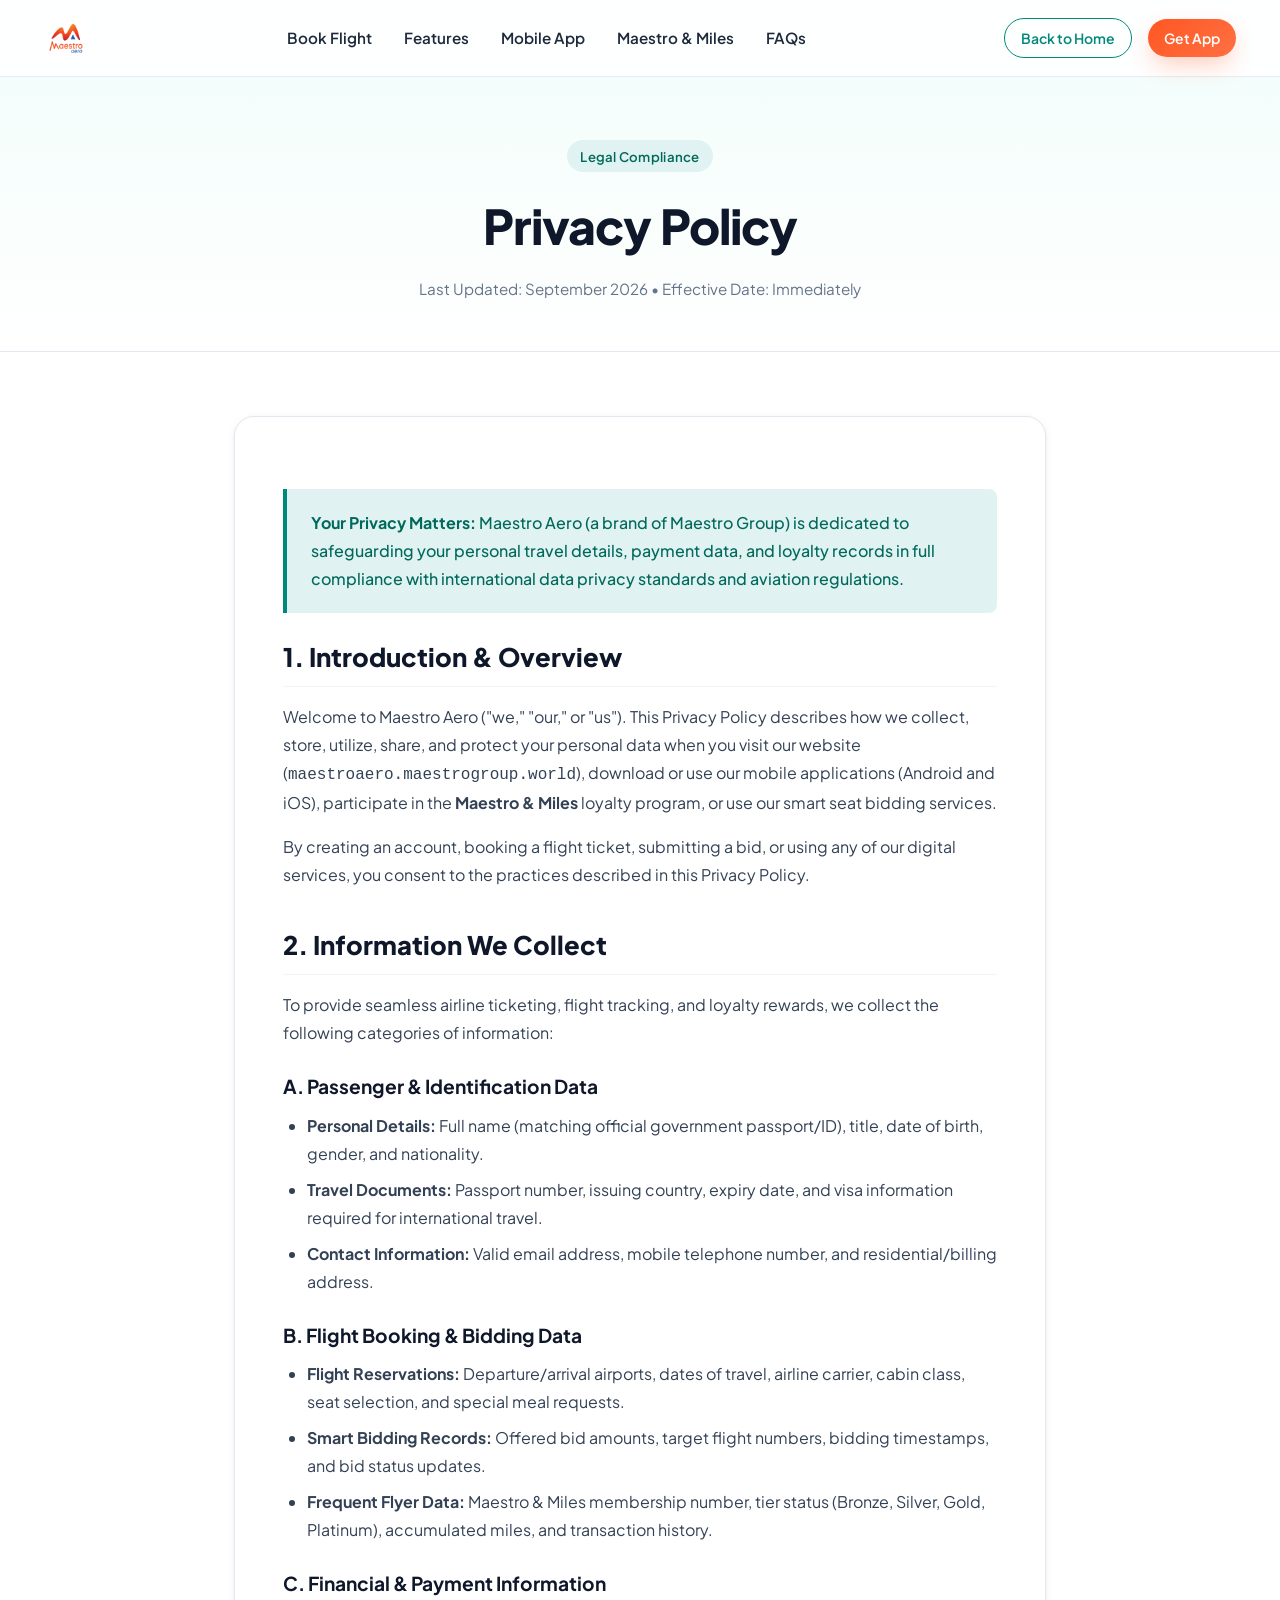
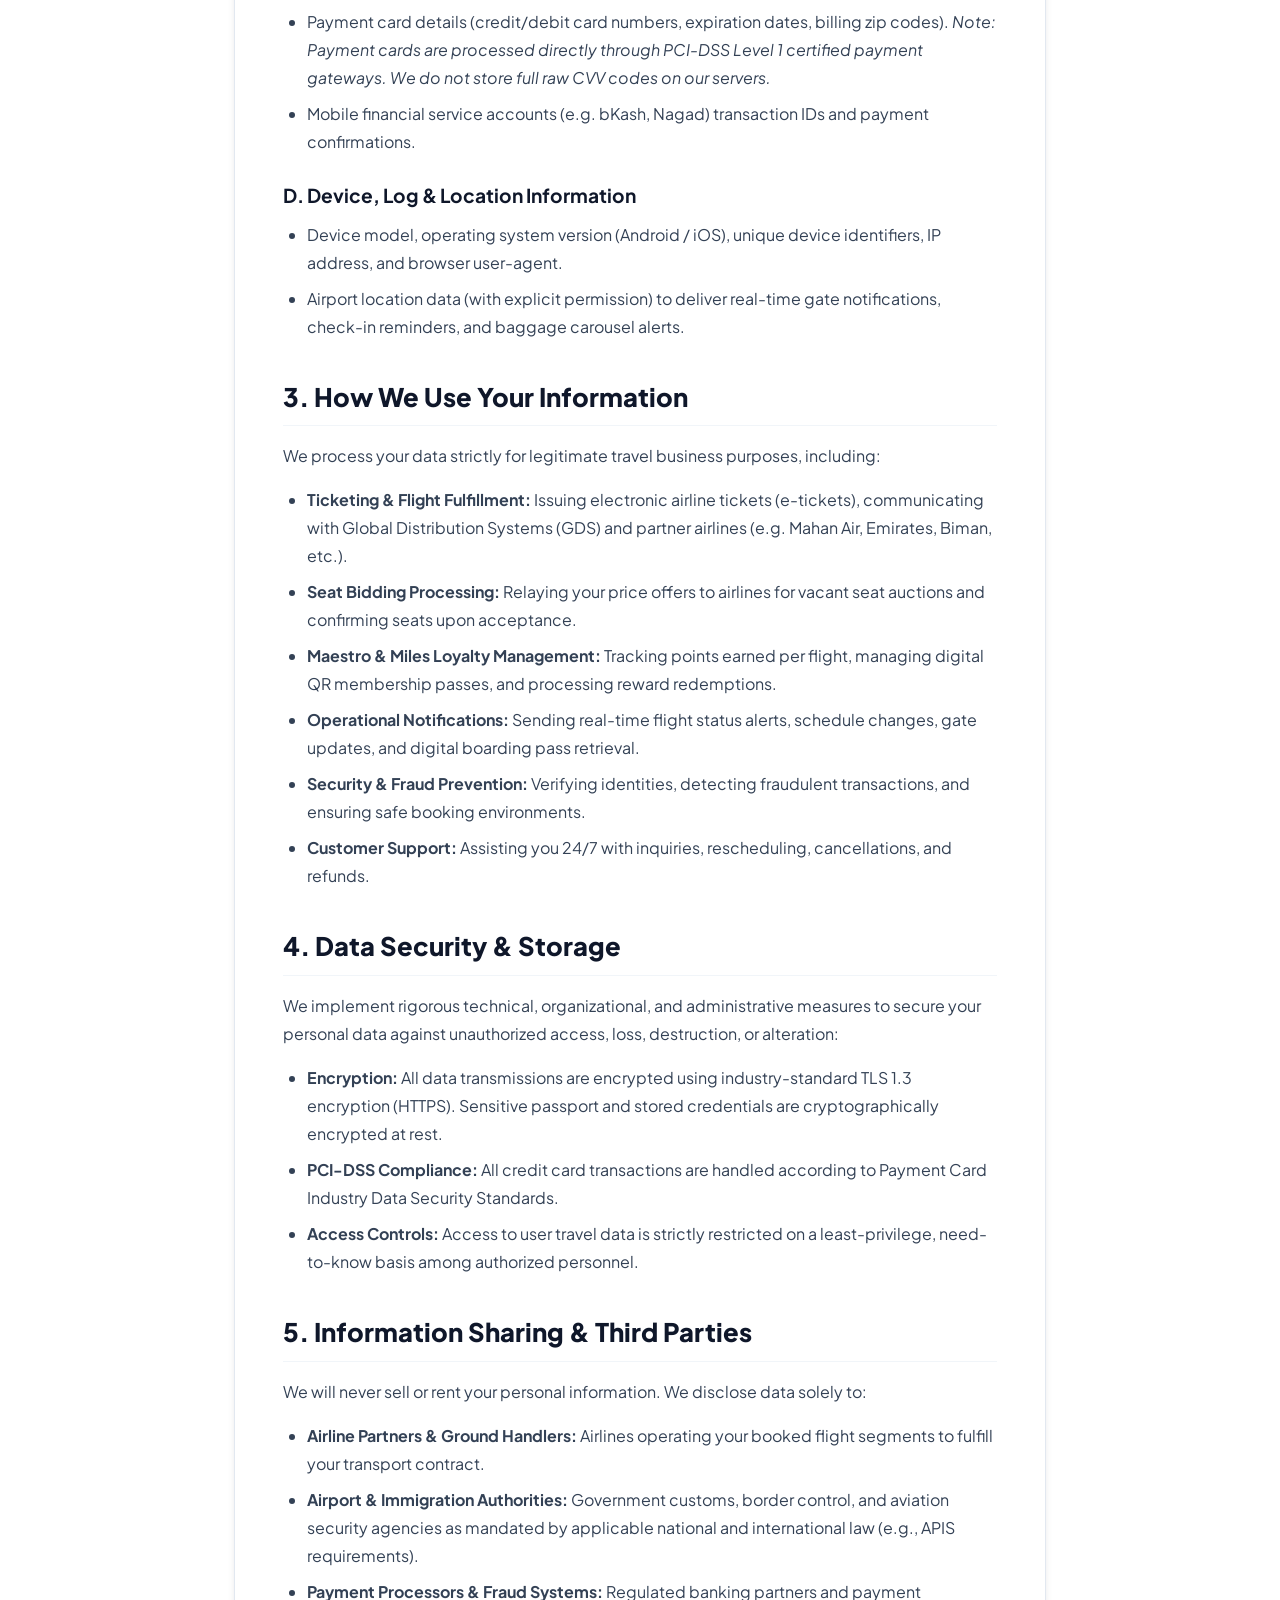
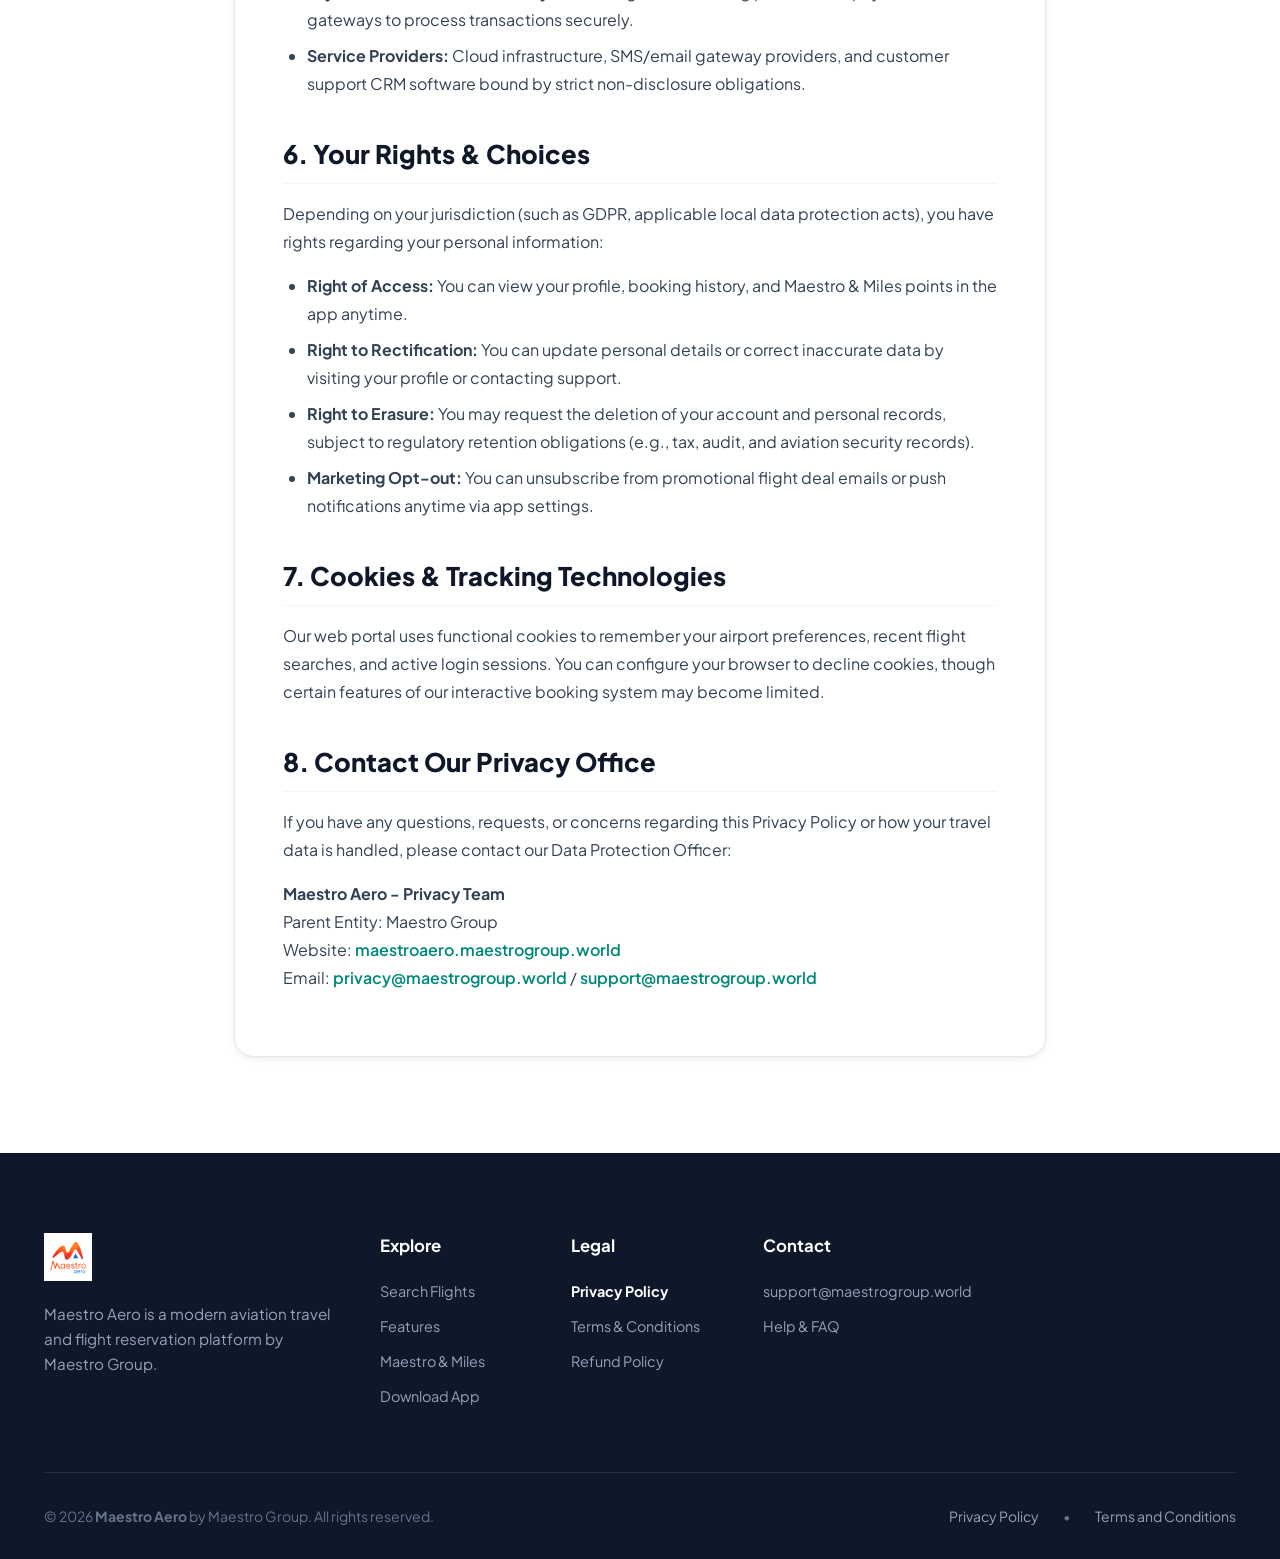
==== privacy.html @ 2c97f5b4 "feat: initial commit for Maestro Aero landing page, privacy policy, and terms and conditions" ====
<!DOCTYPE html>
<html lang="en">
<head>
  <meta charset="UTF-8">
  <meta name="viewport" content="width=device-width, initial-scale=1.0">
  <title>Privacy Policy - Maestro Aero</title>
  <meta name="description" content="Privacy Policy for Maestro Aero. Learn how we collect, protect, and handle your travel booking and loyalty data.">
  <link rel="icon" type="image/png" href="assets/images/logo.png">
  
  <!-- Google Fonts: Plus Jakarta Sans -->
  <link rel="preconnect" href="https://fonts.googleapis.com">
  <link rel="preconnect" href="https://fonts.gstatic.com" crossorigin>
  <link href="https://fonts.googleapis.com/css2?family=Plus+Jakarta+Sans:wght@400;500;600;700;800&display=swap" rel="stylesheet">
  
  <link rel="stylesheet" href="assets/css/style.css">
</head>
<body>

  <!-- Navigation Bar -->
  <header class="navbar" id="navbar">
    <div class="container nav-container">
      <a href="index.html" class="brand-logo" aria-label="Maestro Aero Home">
        <img src="assets/images/logo.png" alt="Maestro Aero Logo" width="160" height="44">
      </a>

      <nav class="nav-menu" aria-label="Primary Navigation">
        <a href="index.html#search" class="nav-link">Book Flight</a>
        <a href="index.html#features" class="nav-link">Features</a>
        <a href="index.html#app-preview" class="nav-link">Mobile App</a>
        <a href="index.html#loyalty" class="nav-link">Maestro & Miles</a>
        <a href="index.html#faq" class="nav-link">FAQs</a>
      </nav>

      <div class="nav-actions">
        <a href="index.html" class="btn btn-outline btn-sm">Back to Home</a>
        <a href="index.html#download" class="btn btn-accent btn-sm">Get App</a>
      </div>

      <button class="menu-toggle" aria-label="Toggle navigation menu" aria-expanded="false">
        <svg width="24" height="24" viewBox="0 0 24 24" fill="none" stroke="currentColor" stroke-width="2">
          <line x1="3" y1="12" x2="21" y2="12"></line>
          <line x1="3" y1="6" x2="21" y2="6"></line>
          <line x1="3" y1="18" x2="21" y2="18"></line>
        </svg>
      </button>
    </div>
  </header>

  <!-- Mobile Drawer Menu -->
  <div class="mobile-nav" id="mobileNav">
    <a href="index.html#search" class="nav-link">Book Flight</a>
    <a href="index.html#features" class="nav-link">Features</a>
    <a href="index.html#app-preview" class="nav-link">Mobile App</a>
    <a href="index.html#loyalty" class="nav-link">Maestro & Miles</a>
    <a href="index.html#faq" class="nav-link">FAQs</a>
    <div class="nav-actions">
      <a href="index.html" class="btn btn-outline" style="text-align: center;">Back to Home</a>
      <a href="index.html#download" class="btn btn-accent" style="text-align: center;">Download App</a>
    </div>
  </div>

  <!-- Header Banner -->
  <section class="legal-header">
    <div class="container">
      <span class="badge badge-teal" style="margin-bottom: 1rem;">Legal Compliance</span>
      <h1>Privacy Policy</h1>
      <p class="meta-info">Last Updated: September 2026 • Effective Date: Immediately</p>
    </div>
  </section>

  <!-- Legal Content -->
  <section class="legal-content-wrap">
    <div class="container legal-container">
      <div class="legal-card">
        <div class="alert-box">
          <p>
            <strong>Your Privacy Matters:</strong> Maestro Aero (a brand of Maestro Group) is dedicated to safeguarding your personal travel details, payment data, and loyalty records in full compliance with international data privacy standards and aviation regulations.
          </p>
        </div>

        <h2>1. Introduction & Overview</h2>
        <p>
          Welcome to Maestro Aero ("we," "our," or "us"). This Privacy Policy describes how we collect, store, utilize, share, and protect your personal data when you visit our website (<code>maestroaero.maestrogroup.world</code>), download or use our mobile applications (Android and iOS), participate in the <strong>Maestro & Miles</strong> loyalty program, or use our smart seat bidding services.
        </p>
        <p>
          By creating an account, booking a flight ticket, submitting a bid, or using any of our digital services, you consent to the practices described in this Privacy Policy.
        </p>

        <h2>2. Information We Collect</h2>
        <p>To provide seamless airline ticketing, flight tracking, and loyalty rewards, we collect the following categories of information:</p>

        <h3>A. Passenger & Identification Data</h3>
        <ul>
          <li><strong>Personal Details:</strong> Full name (matching official government passport/ID), title, date of birth, gender, and nationality.</li>
          <li><strong>Travel Documents:</strong> Passport number, issuing country, expiry date, and visa information required for international travel.</li>
          <li><strong>Contact Information:</strong> Valid email address, mobile telephone number, and residential/billing address.</li>
        </ul>

        <h3>B. Flight Booking & Bidding Data</h3>
        <ul>
          <li><strong>Flight Reservations:</strong> Departure/arrival airports, dates of travel, airline carrier, cabin class, seat selection, and special meal requests.</li>
          <li><strong>Smart Bidding Records:</strong> Offered bid amounts, target flight numbers, bidding timestamps, and bid status updates.</li>
          <li><strong>Frequent Flyer Data:</strong> Maestro & Miles membership number, tier status (Bronze, Silver, Gold, Platinum), accumulated miles, and transaction history.</li>
        </ul>

        <h3>C. Financial & Payment Information</h3>
        <ul>
          <li>Payment card details (credit/debit card numbers, expiration dates, billing zip codes). <em>Note: Payment cards are processed directly through PCI-DSS Level 1 certified payment gateways. We do not store full raw CVV codes on our servers.</em></li>
          <li>Mobile financial service accounts (e.g. bKash, Nagad) transaction IDs and payment confirmations.</li>
        </ul>

        <h3>D. Device, Log & Location Information</h3>
        <ul>
          <li>Device model, operating system version (Android / iOS), unique device identifiers, IP address, and browser user-agent.</li>
          <li>Airport location data (with explicit permission) to deliver real-time gate notifications, check-in reminders, and baggage carousel alerts.</li>
        </ul>

        <h2>3. How We Use Your Information</h2>
        <p>We process your data strictly for legitimate travel business purposes, including:</p>
        <ul>
          <li><strong>Ticketing & Flight Fulfillment:</strong> Issuing electronic airline tickets (e-tickets), communicating with Global Distribution Systems (GDS) and partner airlines (e.g. Mahan Air, Emirates, Biman, etc.).</li>
          <li><strong>Seat Bidding Processing:</strong> Relaying your price offers to airlines for vacant seat auctions and confirming seats upon acceptance.</li>
          <li><strong>Maestro & Miles Loyalty Management:</strong> Tracking points earned per flight, managing digital QR membership passes, and processing reward redemptions.</li>
          <li><strong>Operational Notifications:</strong> Sending real-time flight status alerts, schedule changes, gate updates, and digital boarding pass retrieval.</li>
          <li><strong>Security & Fraud Prevention:</strong> Verifying identities, detecting fraudulent transactions, and ensuring safe booking environments.</li>
          <li><strong>Customer Support:</strong> Assisting you 24/7 with inquiries, rescheduling, cancellations, and refunds.</li>
        </ul>

        <h2 id="security">4. Data Security & Storage</h2>
        <p>
          We implement rigorous technical, organizational, and administrative measures to secure your personal data against unauthorized access, loss, destruction, or alteration:
        </p>
        <ul>
          <li><strong>Encryption:</strong> All data transmissions are encrypted using industry-standard TLS 1.3 encryption (HTTPS). Sensitive passport and stored credentials are cryptographically encrypted at rest.</li>
          <li><strong>PCI-DSS Compliance:</strong> All credit card transactions are handled according to Payment Card Industry Data Security Standards.</li>
          <li><strong>Access Controls:</strong> Access to user travel data is strictly restricted on a least-privilege, need-to-know basis among authorized personnel.</li>
        </ul>

        <h2>5. Information Sharing & Third Parties</h2>
        <p>We will never sell or rent your personal information. We disclose data solely to:</p>
        <ul>
          <li><strong>Airline Partners & Ground Handlers:</strong> Airlines operating your booked flight segments to fulfill your transport contract.</li>
          <li><strong>Airport & Immigration Authorities:</strong> Government customs, border control, and aviation security agencies as mandated by applicable national and international law (e.g., APIS requirements).</li>
          <li><strong>Payment Processors & Fraud Systems:</strong> Regulated banking partners and payment gateways to process transactions securely.</li>
          <li><strong>Service Providers:</strong> Cloud infrastructure, SMS/email gateway providers, and customer support CRM software bound by strict non-disclosure obligations.</li>
        </ul>

        <h2>6. Your Rights & Choices</h2>
        <p>Depending on your jurisdiction (such as GDPR, applicable local data protection acts), you have rights regarding your personal information:</p>
        <ul>
          <li><strong>Right of Access:</strong> You can view your profile, booking history, and Maestro & Miles points in the app anytime.</li>
          <li><strong>Right to Rectification:</strong> You can update personal details or correct inaccurate data by visiting your profile or contacting support.</li>
          <li><strong>Right to Erasure:</strong> You may request the deletion of your account and personal records, subject to regulatory retention obligations (e.g., tax, audit, and aviation security records).</li>
          <li><strong>Marketing Opt-out:</strong> You can unsubscribe from promotional flight deal emails or push notifications anytime via app settings.</li>
        </ul>

        <h2>7. Cookies & Tracking Technologies</h2>
        <p>
          Our web portal uses functional cookies to remember your airport preferences, recent flight searches, and active login sessions. You can configure your browser to decline cookies, though certain features of our interactive booking system may become limited.
        </p>

        <h2>8. Contact Our Privacy Office</h2>
        <p>If you have any questions, requests, or concerns regarding this Privacy Policy or how your travel data is handled, please contact our Data Protection Officer:</p>
        <p>
          <strong>Maestro Aero - Privacy Team</strong><br>
          Parent Entity: Maestro Group<br>
          Website: <a href="https://maestroaero.maestrogroup.world" style="color: var(--color-primary); font-weight: 600;">maestroaero.maestrogroup.world</a><br>
          Email: <a href="mailto:privacy@maestrogroup.world" style="color: var(--color-primary); font-weight: 600;">privacy@maestrogroup.world</a> / <a href="mailto:support@maestrogroup.world" style="color: var(--color-primary); font-weight: 600;">support@maestrogroup.world</a>
        </p>
      </div>
    </div>
  </section>

  <!-- Footer -->
  <footer class="footer">
    <div class="container">
      <div class="footer-top">
        <div class="footer-col footer-brand">
          <a href="index.html" class="brand-logo">
            <img src="assets/images/logo.png" alt="Maestro Aero Logo">
          </a>
          <p>Maestro Aero is a modern aviation travel and flight reservation platform by Maestro Group.</p>
        </div>

        <div class="footer-col">
          <h4>Explore</h4>
          <div class="footer-links">
            <a href="index.html#search">Search Flights</a>
            <a href="index.html#features">Features</a>
            <a href="index.html#loyalty">Maestro & Miles</a>
            <a href="index.html#download">Download App</a>
          </div>
        </div>

        <div class="footer-col">
          <h4>Legal</h4>
          <div class="footer-links">
            <a href="privacy.html" style="color: #ffffff; font-weight: 700;">Privacy Policy</a>
            <a href="terms.html">Terms & Conditions</a>
            <a href="terms.html#refunds">Refund Policy</a>
          </div>
        </div>

        <div class="footer-col">
          <h4>Contact</h4>
          <div class="footer-links">
            <a href="mailto:support@maestrogroup.world">support@maestrogroup.world</a>
            <a href="index.html#faq">Help & FAQ</a>
          </div>
        </div>
      </div>

      <div class="footer-bottom">
        <div>
          © 2026 <strong>Maestro Aero</strong> by Maestro Group. All rights reserved.
        </div>
        <div class="footer-legal-links">
          <a href="privacy.html">Privacy Policy</a>
          <span>•</span>
          <a href="terms.html">Terms and Conditions</a>
        </div>
      </div>
    </div>
  </footer>

  <script src="assets/js/main.js"></script>
</body>
</html>
---- assets/css/style.css ----
/* ==========================================================================
   Maestro Aero - Official Brand Stylesheet
   Modern Aviation Travel Platform
   Built with pure Vanilla CSS
   ========================================================================== */

/* --------------------------------------------------------------------------
   1. Design System & CSS Variables
   -------------------------------------------------------------------------- */
:root {
  /* Brand Colors from App UI */
  --color-primary: #00897b;           /* Aviation Teal */
  --color-primary-dark: #00695c;      /* Deep Teal */
  --color-primary-light: #26a69a;     /* Bright Teal */
  --color-primary-soft: #e0f2f1;      /* Pale Mint/Teal Tint */
  --color-primary-rgb: 0, 137, 123;
  
  --color-accent: #ff5722;            /* Coral Orange */
  --color-accent-hover: #e64a19;      /* Deep Orange */
  --color-accent-soft: #fbe9e7;       /* Soft Peach Tint */
  --color-accent-rgb: 255, 87, 34;

  --color-sky-blue: #0284c7;          /* Logo "aero" Sky Blue */
  --color-sky-light: #e0f2fe;

  /* Neutrals & Dark Tones */
  --color-dark: #0f172a;              /* Slate Navy / Near Black */
  --color-dark-surface: #1e293b;
  --color-text-main: #1e293b;
  --color-text-muted: #64748b;
  --color-text-light: #94a3b8;
  --color-bg-light: #f8fafc;
  --color-bg-white: #ffffff;
  --color-border: #e2e8f0;
  --color-border-light: #f1f5f9;

  /* Elevation Shadows */
  --shadow-xs: 0 1px 2px 0 rgba(15, 23, 42, 0.05);
  --shadow-sm: 0 2px 8px -1px rgba(15, 23, 42, 0.08), 0 1px 4px -1px rgba(15, 23, 42, 0.04);
  --shadow-md: 0 8px 24px -4px rgba(15, 23, 42, 0.08), 0 4px 12px -2px rgba(15, 23, 42, 0.04);
  --shadow-lg: 0 20px 35px -8px rgba(15, 23, 42, 0.12), 0 8px 16px -4px rgba(15, 23, 42, 0.06);
  --shadow-teal: 0 10px 25px -5px rgba(0, 137, 123, 0.35);
  --shadow-orange: 0 10px 25px -5px rgba(255, 87, 34, 0.35);

  /* Border Radii */
  --radius-sm: 8px;
  --radius-md: 14px;
  --radius-lg: 20px;
  --radius-xl: 28px;
  --radius-full: 9999px;

  /* Typography */
  --font-sans: 'Plus Jakarta Sans', system-ui, -apple-system, BlinkMacSystemFont, 'Segoe UI', Roboto, sans-serif;
  --transition-fast: 0.2s ease;
  --transition-base: 0.3s cubic-bezier(0.16, 1, 0.3, 1);
  --container-max: 1240px;
}

/* --------------------------------------------------------------------------
   2. Reset & Global Styles
   -------------------------------------------------------------------------- */
*, *::before, *::after {
  box-sizing: border-box;
  margin: 0;
  padding: 0;
}

html {
  scroll-behavior: smooth;
  font-size: 16px;
  -webkit-text-size-adjust: 100%;
}

body {
  font-family: var(--font-sans);
  color: var(--text-main, #1e293b);
  background-color: #fdfdfd;
  line-height: 1.6;
  overflow-x: hidden;
  -webkit-font-smoothing: antialiased;
  -moz-osx-font-smoothing: grayscale;
}

img, svg {
  display: block;
  max-width: 100%;
  height: auto;
}

a {
  color: inherit;
  text-decoration: none;
  transition: color var(--transition-fast);
}

button, input, select, textarea {
  font-family: inherit;
  font-size: inherit;
  outline: none;
  border: none;
}

button {
  cursor: pointer;
}

ul, ol {
  list-style: none;
}

.container {
  width: 100%;
  max-width: var(--container-max);
  margin-left: auto;
  margin-right: auto;
  padding-left: 1.5rem;
  padding-right: 1.5rem;
}

/* --------------------------------------------------------------------------
   3. Buttons & Component Utilities
   -------------------------------------------------------------------------- */
.btn {
  display: inline-flex;
  align-items: center;
  justify-content: center;
  gap: 0.5rem;
  font-weight: 600;
  padding: 0.75rem 1.5rem;
  border-radius: var(--radius-full);
  transition: all var(--transition-base);
  text-align: center;
  white-space: nowrap;
  user-select: none;
}

.btn-sm {
  padding: 0.5rem 1rem;
  font-size: 0.875rem;
}

.btn-lg {
  padding: 0.95rem 2rem;
  font-size: 1.05rem;
}

.btn-primary {
  background-color: var(--color-primary);
  color: #ffffff;
  box-shadow: var(--shadow-teal);
}

.btn-primary:hover {
  background-color: var(--color-primary-dark);
  transform: translateY(-2px);
  box-shadow: 0 12px 28px -4px rgba(0, 137, 123, 0.45);
  color: #ffffff;
}

.btn-accent {
  background: linear-gradient(135deg, var(--color-accent) 0%, #ff7043 100%);
  color: #ffffff;
  box-shadow: var(--shadow-orange);
}

.btn-accent:hover {
  background: linear-gradient(135deg, var(--color-accent-hover) 0%, #ff5722 100%);
  transform: translateY(-2px);
  box-shadow: 0 12px 28px -4px rgba(255, 87, 34, 0.45);
  color: #ffffff;
}

.btn-outline {
  background: transparent;
  color: var(--color-primary);
  border: 1.5px solid var(--color-primary);
}

.btn-outline:hover {
  background: var(--color-primary-soft);
  color: var(--color-primary-dark);
}

.btn-outline-white {
  background: rgba(255, 255, 255, 0.15);
  color: #ffffff;
  border: 1.5px solid rgba(255, 255, 255, 0.4);
  backdrop-filter: blur(8px);
}

.btn-outline-white:hover {
  background: #ffffff;
  color: var(--color-dark);
  border-color: #ffffff;
}

.btn-white {
  background: #ffffff;
  color: var(--color-dark);
  box-shadow: var(--shadow-md);
}

.btn-white:hover {
  background: #f8fafc;
  color: var(--color-primary);
  transform: translateY(-2px);
}

/* Badge pills */
.badge {
  display: inline-flex;
  align-items: center;
  gap: 0.4rem;
  padding: 0.35rem 0.85rem;
  border-radius: var(--radius-full);
  font-size: 0.825rem;
  font-weight: 600;
  letter-spacing: 0.02em;
}

.badge-teal {
  background: var(--color-primary-soft);
  color: var(--color-primary-dark);
}

.badge-orange {
  background: var(--color-accent-soft);
  color: var(--color-accent-hover);
}

.badge-outline {
  border: 1px solid currentColor;
}

/* Section Header Shared */
.section-header {
  text-align: center;
  max-width: 680px;
  margin: 0 auto 3.5rem;
}

.section-header .section-tag {
  display: inline-block;
  margin-bottom: 0.75rem;
  font-size: 0.85rem;
  font-weight: 700;
  text-transform: uppercase;
  letter-spacing: 0.08em;
  color: var(--color-primary);
  background: var(--color-primary-soft);
  padding: 0.35rem 1rem;
  border-radius: var(--radius-full);
}

.section-header h2 {
  font-size: clamp(2rem, 3.5vw, 2.75rem);
  font-weight: 800;
  color: var(--color-dark);
  line-height: 1.2;
  margin-bottom: 1rem;
  letter-spacing: -0.02em;
}

.section-header p {
  font-size: 1.1rem;
  color: var(--color-text-muted);
  line-height: 1.6;
}

/* --------------------------------------------------------------------------
   4. Navigation Bar
   -------------------------------------------------------------------------- */
.navbar {
  position: fixed;
  top: 0;
  left: 0;
  right: 0;
  z-index: 1000;
  background: rgba(255, 255, 255, 0.9);
  backdrop-filter: blur(14px);
  -webkit-backdrop-filter: blur(14px);
  border-bottom: 1px solid rgba(226, 232, 240, 0.8);
  transition: all var(--transition-fast);
}

.navbar.scrolled {
  background: rgba(255, 255, 255, 0.98);
  box-shadow: 0 4px 20px -2px rgba(15, 23, 42, 0.08);
}

.nav-container {
  display: flex;
  align-items: center;
  justify-content: space-between;
  height: 76px;
}

.brand-logo {
  display: flex;
  align-items: center;
  gap: 0.75rem;
}

.brand-logo img {
  height: 44px;
  width: auto;
  object-fit: contain;
  transition: transform var(--transition-fast);
}

.brand-logo:hover img {
  transform: scale(1.05);
}

.nav-menu {
  display: flex;
  align-items: center;
  gap: 2rem;
}

.nav-link {
  font-weight: 600;
  font-size: 0.95rem;
  color: var(--color-text-main);
  position: relative;
  padding: 0.4rem 0;
}

.nav-link::after {
  content: '';
  position: absolute;
  bottom: 0;
  left: 0;
  width: 0;
  height: 2px;
  background: var(--color-accent);
  transition: width var(--transition-fast);
  border-radius: 2px;
}

.nav-link:hover {
  color: var(--color-primary);
}

.nav-link:hover::after {
  width: 100%;
}

.nav-actions {
  display: flex;
  align-items: center;
  gap: 1rem;
}

.menu-toggle {
  display: none;
  background: transparent;
  width: 42px;
  height: 42px;
  border-radius: var(--radius-sm);
  border: 1px solid var(--color-border);
  color: var(--color-dark);
  align-items: center;
  justify-content: center;
  cursor: pointer;
}

/* Mobile Nav Drawer */
.mobile-nav {
  position: fixed;
  top: 76px;
  left: 0;
  right: 0;
  background: #ffffff;
  border-bottom: 1px solid var(--color-border);
  box-shadow: var(--shadow-lg);
  padding: 1.5rem;
  display: flex;
  flex-direction: column;
  gap: 1rem;
  transform: translateY(-120%);
  opacity: 0;
  visibility: hidden;
  transition: all var(--transition-base);
  z-index: 999;
}

.mobile-nav.is-active {
  transform: translateY(0);
  opacity: 1;
  visibility: visible;
}

.mobile-nav .nav-link {
  padding: 0.75rem 0;
  font-size: 1.05rem;
  border-bottom: 1px solid var(--color-border-light);
}

.mobile-nav .nav-actions {
  flex-direction: column;
  align-items: stretch;
  margin-top: 0.5rem;
}

/* --------------------------------------------------------------------------
   5. Hero Section
   -------------------------------------------------------------------------- */
.hero {
  position: relative;
  padding-top: 130px;
  padding-bottom: 80px;
  background: linear-gradient(180deg, #f0fdfa 0%, #ffffff 70%, #f8fafc 100%);
  overflow: hidden;
}

.hero-glow-1 {
  position: absolute;
  top: -10%;
  left: -5%;
  width: 500px;
  height: 500px;
  background: radial-gradient(circle, rgba(0, 137, 123, 0.12) 0%, rgba(255, 255, 255, 0) 70%);
  border-radius: 50%;
  filter: blur(40px);
  pointer-events: none;
}

.hero-glow-2 {
  position: absolute;
  top: 20%;
  right: -5%;
  width: 550px;
  height: 550px;
  background: radial-gradient(circle, rgba(255, 87, 34, 0.1) 0%, rgba(255, 255, 255, 0) 70%);
  border-radius: 50%;
  filter: blur(40px);
  pointer-events: none;
}

.hero-grid {
  display: grid;
  grid-template-columns: 1.15fr 0.85fr;
  align-items: center;
  gap: 3.5rem;
}

.hero-content {
  position: relative;
  z-index: 2;
}

.hero-pill {
  display: inline-flex;
  align-items: center;
  gap: 0.6rem;
  background: #ffffff;
  padding: 0.4rem 1rem;
  border-radius: var(--radius-full);
  border: 1px solid rgba(0, 137, 123, 0.2);
  box-shadow: var(--shadow-sm);
  margin-bottom: 1.5rem;
  font-size: 0.875rem;
  font-weight: 600;
  color: var(--color-primary-dark);
}

.hero-pill .dot {
  width: 8px;
  height: 8px;
  border-radius: 50%;
  background: var(--color-accent);
  box-shadow: 0 0 0 4px rgba(255, 87, 34, 0.2);
  animation: pulse-dot 2s infinite;
}

@keyframes pulse-dot {
  0%, 100% { transform: scale(1); opacity: 1; }
  50% { transform: scale(1.3); opacity: 0.8; }
}

.hero-title {
  font-size: clamp(2.4rem, 4.5vw, 3.8rem);
  font-weight: 800;
  line-height: 1.12;
  color: var(--color-dark);
  margin-bottom: 1.5rem;
  letter-spacing: -0.03em;
}

.hero-title .gradient-text {
  background: linear-gradient(135deg, var(--color-primary) 0%, var(--color-accent) 100%);
  -webkit-background-clip: text;
  -webkit-text-fill-color: transparent;
}

.hero-subtitle {
  font-size: 1.15rem;
  color: var(--color-text-muted);
  line-height: 1.65;
  margin-bottom: 2rem;
  max-width: 540px;
}

.hero-cta-group {
  display: flex;
  flex-wrap: wrap;
  align-items: center;
  gap: 1rem;
  margin-bottom: 2.5rem;
}

/* App Store Badges */
.app-badges-wrap {
  display: flex;
  align-items: center;
  gap: 0.75rem;
}

.store-badge {
  display: inline-flex;
  align-items: center;
  gap: 0.75rem;
  background: #000000;
  color: #ffffff;
  padding: 0.6rem 1.25rem;
  border-radius: var(--radius-md);
  box-shadow: var(--shadow-sm);
  transition: transform var(--transition-fast), box-shadow var(--transition-fast);
}

.store-badge:hover {
  transform: translateY(-2px);
  box-shadow: 0 10px 20px rgba(0, 0, 0, 0.2);
  color: #ffffff;
}

.store-badge svg {
  width: 26px;
  height: 26px;
  fill: currentColor;
}

.store-badge .badge-text {
  display: flex;
  flex-direction: column;
  text-align: left;
  line-height: 1.15;
}

.store-badge .badge-text .small {
  font-size: 0.65rem;
  text-transform: uppercase;
  letter-spacing: 0.05em;
  opacity: 0.8;
}

.store-badge .badge-text .big {
  font-size: 0.95rem;
  font-weight: 700;
}

.hero-stats {
  display: flex;
  align-items: center;
  gap: 2.5rem;
  padding-top: 1.5rem;
  border-top: 1px solid var(--color-border);
}

.stat-item {
  display: flex;
  flex-direction: column;
}

.stat-num {
  font-size: 1.65rem;
  font-weight: 800;
  color: var(--color-dark);
  line-height: 1.2;
}

.stat-label {
  font-size: 0.85rem;
  color: var(--color-text-muted);
  font-weight: 500;
}

/* Hero Media Showcase */
.hero-visual {
  position: relative;
  z-index: 1;
}

.hero-banner-card {
  position: relative;
  border-radius: var(--radius-xl);
  overflow: hidden;
  box-shadow: var(--shadow-lg);
  border: 1px solid rgba(255, 255, 255, 0.8);
  background: #ffffff;
  transition: transform var(--transition-base);
}

.hero-banner-card:hover {
  transform: translateY(-4px);
}

.hero-banner-card img {
  width: 100%;
  height: auto;
  display: block;
}

/* Floating Badges over Hero */
.floating-glass-card {
  position: absolute;
  background: rgba(255, 255, 255, 0.92);
  backdrop-filter: blur(12px);
  -webkit-backdrop-filter: blur(12px);
  border: 1px solid rgba(255, 255, 255, 0.8);
  padding: 0.85rem 1.25rem;
  border-radius: var(--radius-md);
  box-shadow: var(--shadow-md);
  display: flex;
  align-items: center;
  gap: 0.85rem;
  z-index: 3;
  animation: float-gentle 4s ease-in-out infinite;
}

.floating-glass-card.top-right {
  top: -20px;
  right: -15px;
}

.floating-glass-card.bottom-left {
  bottom: -20px;
  left: -20px;
  animation-delay: 2s;
}

@keyframes float-gentle {
  0%, 100% { transform: translateY(0); }
  50% { transform: translateY(-8px); }
}

.card-icon-circle {
  width: 42px;
  height: 42px;
  border-radius: 50%;
  display: flex;
  align-items: center;
  justify-content: center;
}

.card-icon-circle.teal {
  background: var(--color-primary-soft);
  color: var(--color-primary-dark);
}

.card-icon-circle.orange {
  background: var(--color-accent-soft);
  color: var(--color-accent);
}

.floating-card-info h4 {
  font-size: 0.9rem;
  font-weight: 700;
  color: var(--color-dark);
}

.floating-card-info p {
  font-size: 0.75rem;
  color: var(--color-text-muted);
}

/* --------------------------------------------------------------------------
   6. Interactive Flight Search Engine (Live Simulator)
   -------------------------------------------------------------------------- */
.search-widget-section {
  position: relative;
  margin-top: -40px;
  z-index: 10;
  margin-bottom: 5rem;
}

.search-widget-box {
  background: #ffffff;
  border-radius: var(--radius-xl);
  box-shadow: var(--shadow-lg);
  border: 1px solid var(--color-border);
  padding: 2rem 2.25rem;
  position: relative;
}

.search-tabs {
  display: flex;
  align-items: center;
  gap: 1rem;
  margin-bottom: 1.5rem;
  border-bottom: 1px solid var(--color-border-light);
  padding-bottom: 1rem;
  flex-wrap: wrap;
}

.search-tab-btn {
  display: flex;
  align-items: center;
  gap: 0.5rem;
  background: transparent;
  color: var(--color-text-muted);
  font-weight: 600;
  font-size: 0.95rem;
  padding: 0.5rem 1rem;
  border-radius: var(--radius-full);
  transition: all var(--transition-fast);
}

.search-tab-btn.active {
  background: var(--color-primary-soft);
  color: var(--color-primary-dark);
}

.trip-type-radios {
  margin-left: auto;
  display: flex;
  align-items: center;
  gap: 1.5rem;
}

.radio-label {
  display: flex;
  align-items: center;
  gap: 0.45rem;
  font-size: 0.9rem;
  font-weight: 600;
  color: var(--color-text-main);
  cursor: pointer;
}

.radio-label input[type="radio"] {
  accent-color: var(--color-primary);
  width: 16px;
  height: 16px;
  cursor: pointer;
}

/* Form Grid */
.search-form-grid {
  display: grid;
  grid-template-columns: 1.5fr 40px 1.5fr 1.2fr 1fr auto;
  align-items: center;
  gap: 0.75rem;
}

.input-group-box {
  position: relative;
  background: #f8fafc;
  border: 1.5px solid var(--color-border);
  border-radius: var(--radius-md);
  padding: 0.65rem 1rem;
  display: flex;
  flex-direction: column;
  transition: border-color var(--transition-fast), background var(--transition-fast);
}

.input-group-box:focus-within {
  border-color: var(--color-primary);
  background: #ffffff;
  box-shadow: 0 0 0 3px var(--color-primary-soft);
}

.input-group-box label {
  font-size: 0.75rem;
  font-weight: 700;
  text-transform: uppercase;
  letter-spacing: 0.04em;
  color: var(--color-text-muted);
  display: flex;
  align-items: center;
  gap: 0.35rem;
}

.input-group-box input,
.input-group-box select {
  background: transparent;
  font-size: 0.95rem;
  font-weight: 700;
  color: var(--color-dark);
  margin-top: 0.2rem;
  width: 100%;
}

.swap-btn-container {
  display: flex;
  align-items: center;
  justify-content: center;
}

.swap-btn {
  width: 38px;
  height: 38px;
  border-radius: 50%;
  background: #ffffff;
  border: 1.5px solid var(--color-border);
  color: var(--color-primary);
  display: flex;
  align-items: center;
  justify-content: center;
  transition: all var(--transition-fast);
  cursor: pointer;
  box-shadow: var(--shadow-xs);
}

.swap-btn:hover {
  background: var(--color-primary);
  color: #ffffff;
  border-color: var(--color-primary);
  transform: rotate(180deg);
}

/* Flight Results Simulation Card */
.flight-results-preview {
  margin-top: 1.75rem;
  padding-top: 1.75rem;
  border-top: 1px dashed var(--color-border);
  display: none;
  animation: fadeIn 0.4s ease;
}

.flight-results-preview.show {
  display: block;
}

@keyframes fadeIn {
  from { opacity: 0; transform: translateY(8px); }
  to { opacity: 1; transform: translateY(0); }
}

.results-header-bar {
  display: flex;
  align-items: center;
  justify-content: space-between;
  margin-bottom: 1rem;
}

.results-header-bar h4 {
  font-size: 1.05rem;
  font-weight: 700;
  color: var(--color-dark);
}

.result-card {
  background: #ffffff;
  border: 1.5px solid var(--color-border);
  border-radius: var(--radius-lg);
  padding: 1.5rem;
  display: grid;
  grid-template-columns: auto 1fr auto auto;
  align-items: center;
  gap: 2rem;
  transition: all var(--transition-fast);
}

.result-card:hover {
  border-color: var(--color-primary);
  box-shadow: var(--shadow-md);
}

.airline-badge {
  display: flex;
  flex-direction: column;
  align-items: flex-start;
}

.airline-name {
  font-weight: 800;
  font-size: 1.05rem;
  color: var(--color-dark);
}

.flight-number {
  font-size: 0.8rem;
  color: var(--color-text-muted);
  font-weight: 500;
}

.flight-timing-route {
  display: flex;
  align-items: center;
  gap: 1.5rem;
}

.timing-node {
  text-align: center;
}

.timing-node .time {
  font-size: 1.35rem;
  font-weight: 800;
  color: var(--color-dark);
}

.timing-node .airport {
  font-size: 0.8rem;
  color: var(--color-text-muted);
  font-weight: 600;
}

.route-flight-line {
  flex: 1;
  display: flex;
  flex-direction: column;
  align-items: center;
  min-width: 120px;
}

.route-duration {
  font-size: 0.75rem;
  font-weight: 600;
  color: var(--color-text-muted);
  margin-bottom: 0.25rem;
}

.flight-line-graphic {
  position: relative;
  width: 100%;
  height: 2px;
  background: var(--color-border);
  display: flex;
  align-items: center;
  justify-content: center;
}

.flight-line-graphic svg {
  background: #ffffff;
  padding: 0 4px;
  color: var(--color-primary);
}

.fare-options-group {
  display: flex;
  align-items: center;
  gap: 1rem;
}

.fare-box {
  padding: 0.65rem 1rem;
  border-radius: var(--radius-md);
  text-align: right;
  border: 1px solid var(--color-border);
  min-width: 130px;
}

.fare-box.active {
  background: var(--color-primary-soft);
  border-color: var(--color-primary);
}

.fare-box .class-label {
  font-size: 0.75rem;
  font-weight: 700;
  color: var(--color-primary-dark);
  text-transform: uppercase;
}

.fare-box .price {
  font-size: 1.15rem;
  font-weight: 800;
  color: var(--color-dark);
}

.fare-actions {
  display: flex;
  gap: 0.6rem;
}

.btn-bid {
  border: 1.5px solid var(--color-accent);
  color: var(--color-accent);
  background: #ffffff;
  padding: 0.65rem 1.25rem;
  border-radius: var(--radius-full);
  font-weight: 700;
  font-size: 0.9rem;
  transition: all var(--transition-fast);
}

.btn-bid:hover {
  background: var(--color-accent);
  color: #ffffff;
}

/* --------------------------------------------------------------------------
   7. Core Features / Why Choose Maestro Aero
   -------------------------------------------------------------------------- */
.features-section {
  padding: 6rem 0;
  background: #ffffff;
}

.features-grid {
  display: grid;
  grid-template-columns: repeat(3, 1fr);
  gap: 2rem;
}

.feature-card {
  background: #ffffff;
  border-radius: var(--radius-xl);
  padding: 2.25rem 2rem;
  border: 1.5px solid var(--color-border-light);
  box-shadow: var(--shadow-sm);
  transition: all var(--transition-base);
  position: relative;
  overflow: hidden;
}

.feature-card::before {
  content: '';
  position: absolute;
  top: 0;
  left: 0;
  right: 0;
  height: 4px;
  background: linear-gradient(90deg, var(--color-primary), var(--color-accent));
  opacity: 0;
  transition: opacity var(--transition-fast);
}

.feature-card:hover {
  transform: translateY(-6px);
  box-shadow: var(--shadow-lg);
  border-color: rgba(0, 137, 123, 0.3);
}

.feature-card:hover::before {
  opacity: 1;
}

.feature-icon-wrap {
  width: 60px;
  height: 60px;
  border-radius: var(--radius-lg);
  display: flex;
  align-items: center;
  justify-content: center;
  margin-bottom: 1.5rem;
}

.feature-icon-wrap.teal {
  background: var(--color-primary-soft);
  color: var(--color-primary-dark);
}

.feature-icon-wrap.orange {
  background: var(--color-accent-soft);
  color: var(--color-accent);
}

.feature-icon-wrap.sky {
  background: var(--color-sky-light);
  color: var(--color-sky-blue);
}

.feature-card h3 {
  font-size: 1.3rem;
  font-weight: 700;
  color: var(--color-dark);
  margin-bottom: 0.75rem;
}

.feature-card p {
  color: var(--color-text-muted);
  font-size: 0.975rem;
  line-height: 1.6;
}

/* --------------------------------------------------------------------------
   8. Real Mobile App UI Showcase
   -------------------------------------------------------------------------- */
.app-showcase-section {
  padding: 6rem 0;
  background: linear-gradient(180deg, #f8fafc 0%, #f1f5f9 100%);
  position: relative;
}

.screens-grid {
  display: grid;
  grid-template-columns: repeat(3, 1fr);
  gap: 2.5rem;
  align-items: stretch;
}

.screen-card {
  background: #ffffff;
  border-radius: var(--radius-xl);
  overflow: hidden;
  box-shadow: var(--shadow-md);
  border: 1px solid var(--color-border);
  transition: all var(--transition-base);
  display: flex;
  flex-direction: column;
}

.screen-card:hover {
  transform: translateY(-8px);
  box-shadow: var(--shadow-lg);
  border-color: rgba(0, 137, 123, 0.4);
}

.screen-img-container {
  background: #0f172a;
  position: relative;
  overflow: hidden;
  height: 480px;
  display: flex;
  align-items: center;
  justify-content: center;
}

.screen-img-container img {
  width: 100%;
  height: 100%;
  object-fit: cover;
  object-position: top center;
  transition: transform var(--transition-base);
}

.screen-card:hover .screen-img-container img {
  transform: scale(1.03);
}

.screen-details {
  padding: 1.75rem 1.5rem;
  flex: 1;
  display: flex;
  flex-direction: column;
}

.screen-step {
  font-size: 0.8rem;
  font-weight: 700;
  text-transform: uppercase;
  color: var(--color-accent);
  letter-spacing: 0.05em;
  margin-bottom: 0.4rem;
}

.screen-details h3 {
  font-size: 1.25rem;
  font-weight: 700;
  color: var(--color-dark);
  margin-bottom: 0.6rem;
}

.screen-details p {
  font-size: 0.925rem;
  color: var(--color-text-muted);
  line-height: 1.55;
}

/* --------------------------------------------------------------------------
   9. Maestro & Miles Loyalty Program Section
   -------------------------------------------------------------------------- */
.loyalty-section {
  padding: 6.5rem 0;
  background: #ffffff;
  position: relative;
}

.loyalty-grid {
  display: grid;
  grid-template-columns: 1fr 1fr;
  align-items: center;
  gap: 4.5rem;
}

.loyalty-content h2 {
  font-size: clamp(2rem, 3.2vw, 2.75rem);
  font-weight: 800;
  color: var(--color-dark);
  line-height: 1.2;
  margin-bottom: 1.25rem;
  letter-spacing: -0.02em;
}

.loyalty-content p {
  font-size: 1.05rem;
  color: var(--color-text-muted);
  line-height: 1.65;
  margin-bottom: 2rem;
}

.perks-list {
  display: flex;
  flex-direction: column;
  gap: 1.25rem;
  margin-bottom: 2.5rem;
}

.perk-item {
  display: flex;
  align-items: flex-start;
  gap: 1rem;
}

.perk-check {
  width: 28px;
  height: 28px;
  border-radius: 50%;
  background: var(--color-primary-soft);
  color: var(--color-primary-dark);
  display: flex;
  align-items: center;
  justify-content: center;
  flex-shrink: 0;
  margin-top: 2px;
}

.perk-text h4 {
  font-size: 1.05rem;
  font-weight: 700;
  color: var(--color-dark);
  margin-bottom: 0.2rem;
}

.perk-text p {
  font-size: 0.92rem;
  color: var(--color-text-muted);
  margin: 0;
}

/* Digital Membership Card Mockup */
.card-visual-wrap {
  position: relative;
}

.membership-card-digital {
  background: linear-gradient(135deg, #1e293b 0%, #0f172a 100%);
  color: #ffffff;
  border-radius: var(--radius-xl);
  padding: 2.5rem;
  box-shadow: 0 25px 50px -12px rgba(15, 23, 42, 0.45);
  position: relative;
  overflow: hidden;
  border: 1px solid rgba(255, 255, 255, 0.1);
}

.membership-card-digital::before {
  content: '';
  position: absolute;
  top: -50px;
  right: -50px;
  width: 200px;
  height: 200px;
  background: radial-gradient(circle, rgba(255, 87, 34, 0.25) 0%, rgba(255, 255, 255, 0) 70%);
  border-radius: 50%;
  pointer-events: none;
}

.membership-header {
  display: flex;
  align-items: center;
  justify-content: space-between;
  margin-bottom: 3rem;
}

.membership-tier-chip {
  display: inline-flex;
  align-items: center;
  gap: 0.4rem;
  background: rgba(205, 127, 50, 0.25);
  color: #e2a878;
  border: 1px solid rgba(205, 127, 50, 0.5);
  padding: 0.35rem 0.85rem;
  border-radius: var(--radius-full);
  font-size: 0.8rem;
  font-weight: 700;
  text-transform: uppercase;
  letter-spacing: 0.05em;
}

.membership-number {
  font-family: monospace;
  font-size: 1.4rem;
  letter-spacing: 0.15em;
  margin-bottom: 2rem;
  color: #cbd5e1;
}

.membership-footer {
  display: flex;
  align-items: flex-end;
  justify-content: space-between;
}

.holder-info .label {
  font-size: 0.75rem;
  text-transform: uppercase;
  letter-spacing: 0.05em;
  color: #94a3b8;
  margin-bottom: 0.2rem;
}

.holder-info .name {
  font-size: 1.15rem;
  font-weight: 700;
  color: #ffffff;
}

.qr-code-placeholder {
  width: 58px;
  height: 58px;
  background: #ffffff;
  padding: 6px;
  border-radius: var(--radius-sm);
  display: flex;
  align-items: center;
  justify-content: center;
}

/* --------------------------------------------------------------------------
   10. App Download Banner Section
   -------------------------------------------------------------------------- */
.cta-banner-section {
  padding: 5rem 0;
  background: #ffffff;
}

.cta-banner-box {
  background: linear-gradient(135deg, var(--color-primary-dark) 0%, var(--color-primary) 50%, #004d40 100%);
  border-radius: var(--radius-xl);
  padding: 4rem 3.5rem;
  color: #ffffff;
  position: relative;
  overflow: hidden;
  box-shadow: var(--shadow-lg);
}

.cta-banner-box::before {
  content: '';
  position: absolute;
  top: -50%;
  right: -20%;
  width: 600px;
  height: 600px;
  background: radial-gradient(circle, rgba(255, 87, 34, 0.25) 0%, rgba(255, 255, 255, 0) 70%);
  border-radius: 50%;
  pointer-events: none;
}

.cta-content-grid {
  display: grid;
  grid-template-columns: 1.2fr 0.8fr;
  align-items: center;
  gap: 3rem;
  position: relative;
  z-index: 2;
}

.cta-banner-box h2 {
  font-size: clamp(2rem, 3.5vw, 2.75rem);
  font-weight: 800;
  line-height: 1.2;
  margin-bottom: 1rem;
}

.cta-banner-box p {
  font-size: 1.1rem;
  opacity: 0.9;
  line-height: 1.6;
  margin-bottom: 2rem;
  max-width: 550px;
}

.cta-qr-box {
  background: rgba(255, 255, 255, 0.12);
  backdrop-filter: blur(12px);
  -webkit-backdrop-filter: blur(12px);
  border: 1px solid rgba(255, 255, 255, 0.2);
  border-radius: var(--radius-lg);
  padding: 2rem;
  display: flex;
  align-items: center;
  gap: 1.5rem;
}

.cta-qr-code {
  width: 100px;
  height: 100px;
  background: #ffffff;
  padding: 8px;
  border-radius: var(--radius-md);
  flex-shrink: 0;
}

.cta-qr-text h4 {
  font-size: 1.1rem;
  font-weight: 700;
  margin-bottom: 0.4rem;
}

.cta-qr-text p {
  font-size: 0.85rem;
  opacity: 0.85;
  margin: 0;
}

/* --------------------------------------------------------------------------
   11. FAQ Accordion Section
   -------------------------------------------------------------------------- */
.faq-section {
  padding: 6rem 0;
  background: #f8fafc;
}

.faq-list {
  max-width: 800px;
  margin: 0 auto;
  display: flex;
  flex-direction: column;
  gap: 1rem;
}

.faq-item {
  background: #ffffff;
  border: 1px solid var(--color-border);
  border-radius: var(--radius-md);
  overflow: hidden;
  transition: all var(--transition-fast);
}

.faq-item:hover {
  border-color: var(--color-primary);
}

.faq-question {
  width: 100%;
  background: transparent;
  padding: 1.25rem 1.5rem;
  display: flex;
  align-items: center;
  justify-content: space-between;
  text-align: left;
  font-size: 1.05rem;
  font-weight: 700;
  color: var(--color-dark);
  cursor: pointer;
}

.faq-icon {
  width: 24px;
  height: 24px;
  display: flex;
  align-items: center;
  justify-content: center;
  color: var(--color-primary);
  transition: transform var(--transition-fast);
  flex-shrink: 0;
}

.faq-item.active .faq-icon {
  transform: rotate(180deg);
}

.faq-answer {
  max-height: 0;
  overflow: hidden;
  transition: max-height 0.35s cubic-bezier(0.16, 1, 0.3, 1);
  padding: 0 1.5rem;
}

.faq-item.active .faq-answer {
  padding-bottom: 1.25rem;
}

.faq-answer p {
  color: var(--color-text-muted);
  font-size: 0.95rem;
  line-height: 1.6;
}

/* --------------------------------------------------------------------------
   12. Legal Pages Specific (Privacy & Terms)
   -------------------------------------------------------------------------- */
.legal-header {
  padding-top: 140px;
  padding-bottom: 50px;
  background: linear-gradient(180deg, #f0fdfa 0%, #ffffff 100%);
  border-bottom: 1px solid var(--color-border);
  text-align: center;
}

.legal-header h1 {
  font-size: clamp(2.2rem, 4vw, 3rem);
  font-weight: 800;
  color: var(--color-dark);
  margin-bottom: 0.75rem;
  letter-spacing: -0.02em;
}

.legal-header .meta-info {
  font-size: 0.95rem;
  color: var(--color-text-muted);
}

.legal-content-wrap {
  padding: 4rem 0 6rem;
  background: #ffffff;
}

.legal-container {
  max-width: 860px;
  margin: 0 auto;
}

.legal-card {
  background: #ffffff;
  border-radius: var(--radius-lg);
  padding: 3rem;
  border: 1px solid var(--color-border);
  box-shadow: var(--shadow-sm);
}

.legal-card h2 {
  font-size: 1.6rem;
  font-weight: 800;
  color: var(--color-dark);
  margin-top: 2.25rem;
  margin-bottom: 1rem;
  padding-bottom: 0.5rem;
  border-bottom: 1px solid var(--color-border-light);
}

.legal-card h2:first-of-type {
  margin-top: 0;
}

.legal-card h3 {
  font-size: 1.2rem;
  font-weight: 700;
  color: var(--color-dark);
  margin-top: 1.5rem;
  margin-bottom: 0.6rem;
}

.legal-card p, .legal-card li {
  color: #334155;
  font-size: 1rem;
  line-height: 1.75;
  margin-bottom: 1rem;
}

.legal-card ul {
  list-style: disc;
  padding-left: 1.5rem;
  margin-bottom: 1.25rem;
}

.legal-card li {
  margin-bottom: 0.5rem;
}

.legal-card .alert-box {
  background: var(--color-primary-soft);
  border-left: 4px solid var(--color-primary);
  padding: 1.25rem 1.5rem;
  border-radius: 0 var(--radius-sm) var(--radius-sm) 0;
  margin: 1.5rem 0;
}

.legal-card .alert-box p {
  color: var(--color-primary-dark);
  margin: 0;
  font-weight: 500;
}

/* --------------------------------------------------------------------------
   13. Footer
   -------------------------------------------------------------------------- */
.footer {
  background: var(--color-dark);
  color: #cbd5e1;
  padding-top: 5rem;
  padding-bottom: 2rem;
  position: relative;
}

.footer-top {
  display: grid;
  grid-template-columns: 2fr 1fr 1fr 1fr 1.5fr;
  gap: 3rem;
  padding-bottom: 4rem;
  border-bottom: 1px solid rgba(255, 255, 255, 0.1);
}

.footer-brand .brand-logo {
  margin-bottom: 1.25rem;
}

.footer-brand .brand-logo img {
  height: 48px;
  filter: brightness(1.1);
}

.footer-brand p {
  font-size: 0.95rem;
  color: #94a3b8;
  line-height: 1.65;
  margin-bottom: 1.5rem;
  max-width: 320px;
}

.footer-col h4 {
  color: #ffffff;
  font-size: 1.05rem;
  font-weight: 700;
  margin-bottom: 1.25rem;
}

.footer-links {
  display: flex;
  flex-direction: column;
  gap: 0.75rem;
}

.footer-links a {
  color: #94a3b8;
  font-size: 0.9rem;
  transition: color var(--transition-fast);
}

.footer-links a:hover {
  color: #ffffff;
  padding-left: 4px;
}

.footer-newsletter p {
  font-size: 0.9rem;
  color: #94a3b8;
  margin-bottom: 1rem;
}

.newsletter-form {
  display: flex;
  gap: 0.5rem;
}

.newsletter-form input {
  background: rgba(255, 255, 255, 0.08);
  border: 1px solid rgba(255, 255, 255, 0.15);
  padding: 0.65rem 1rem;
  border-radius: var(--radius-full);
  color: #ffffff;
  font-size: 0.9rem;
  flex: 1;
}

.newsletter-form input::placeholder {
  color: #64748b;
}

.footer-bottom {
  display: flex;
  align-items: center;
  justify-content: space-between;
  padding-top: 2rem;
  font-size: 0.875rem;
  color: #64748b;
  flex-wrap: wrap;
  gap: 1rem;
}

.footer-legal-links {
  display: flex;
  gap: 1.5rem;
}

.footer-legal-links a {
  color: #94a3b8;
}

.footer-legal-links a:hover {
  color: #ffffff;
  text-decoration: underline;
}

/* --------------------------------------------------------------------------
   14. Interactive Modal (Bid & Select Dialog)
   -------------------------------------------------------------------------- */
.modal-overlay {
  position: fixed;
  top: 0;
  left: 0;
  right: 0;
  bottom: 0;
  background: rgba(15, 23, 42, 0.65);
  backdrop-filter: blur(6px);
  -webkit-backdrop-filter: blur(6px);
  display: flex;
  align-items: center;
  justify-content: center;
  z-index: 2000;
  opacity: 0;
  visibility: hidden;
  transition: all var(--transition-fast);
  padding: 1rem;
}

.modal-overlay.open {
  opacity: 1;
  visibility: visible;
}

.modal-dialog {
  background: #ffffff;
  border-radius: var(--radius-xl);
  max-width: 500px;
  width: 100%;
  padding: 2rem;
  box-shadow: var(--shadow-lg);
  position: relative;
  transform: translateY(20px);
  transition: transform var(--transition-base);
}

.modal-overlay.open .modal-dialog {
  transform: translateY(0);
}

.modal-close-btn {
  position: absolute;
  top: 1.25rem;
  right: 1.25rem;
  background: #f1f5f9;
  border-radius: 50%;
  width: 36px;
  height: 36px;
  display: flex;
  align-items: center;
  justify-content: center;
  color: var(--color-dark);
  cursor: pointer;
  transition: background var(--transition-fast);
}

.modal-close-btn:hover {
  background: #e2e8f0;
}

/* --------------------------------------------------------------------------
   15. Responsive Media Queries
   -------------------------------------------------------------------------- */
@media (max-width: 1100px) {
  .hero-grid {
    grid-template-columns: 1fr;
    gap: 3rem;
    text-align: center;
  }
  .hero-subtitle {
    margin-left: auto;
    margin-right: auto;
  }
  .hero-cta-group {
    justify-content: center;
  }
  .hero-stats {
    justify-content: center;
  }
  .search-form-grid {
    grid-template-columns: 1fr 1fr;
  }
  .swap-btn-container {
    grid-column: span 2;
  }
  .search-form-grid .btn-accent {
    grid-column: span 2;
  }
  .features-grid {
    grid-template-columns: repeat(2, 1fr);
  }
  .screens-grid {
    grid-template-columns: 1fr;
    max-width: 420px;
    margin: 0 auto;
  }
  .loyalty-grid {
    grid-template-columns: 1fr;
    gap: 3rem;
  }
  .cta-content-grid {
    grid-template-columns: 1fr;
  }
  .footer-top {
    grid-template-columns: repeat(2, 1fr);
  }
}

@media (max-width: 768px) {
  .nav-menu, .nav-actions .btn {
    display: none;
  }
  .menu-toggle {
    display: flex;
  }
  .features-grid {
    grid-template-columns: 1fr;
  }
  .search-widget-box {
    padding: 1.5rem;
  }
  .search-form-grid {
    grid-template-columns: 1fr;
  }
  .swap-btn-container {
    grid-column: span 1;
  }
  .search-form-grid .btn-accent {
    grid-column: span 1;
  }
  .result-card {
    grid-template-columns: 1fr;
    gap: 1.25rem;
    text-align: center;
  }
  .airline-badge {
    align-items: center;
  }
  .flight-timing-route {
    flex-direction: column;
    gap: 1rem;
  }
  .fare-options-group {
    justify-content: center;
  }
  .fare-actions {
    justify-content: center;
  }
  .cta-banner-box {
    padding: 2.5rem 1.5rem;
  }
  .cta-qr-box {
    flex-direction: column;
    text-align: center;
  }
  .footer-top {
    grid-template-columns: 1fr;
  }
  .footer-bottom {
    flex-direction: column;
    text-align: center;
  }
  .legal-card {
    padding: 1.5rem;
  }
}
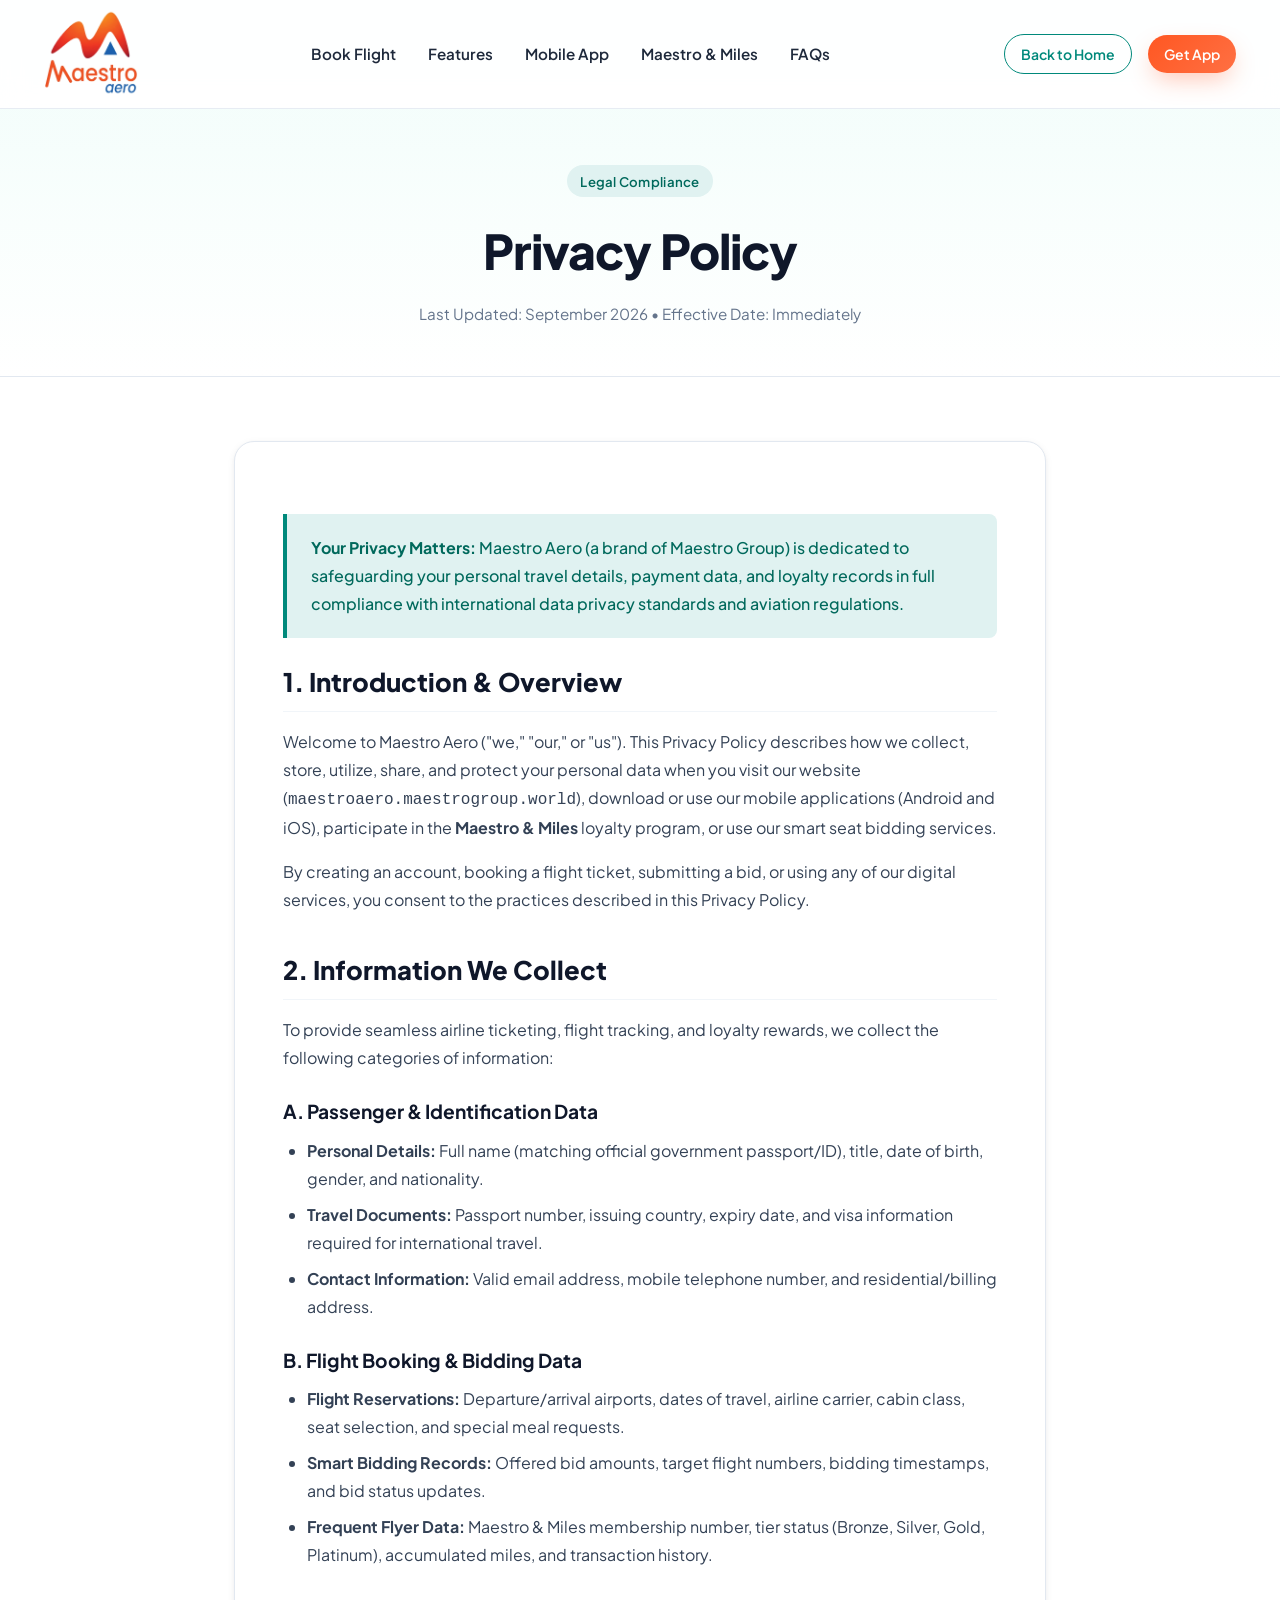
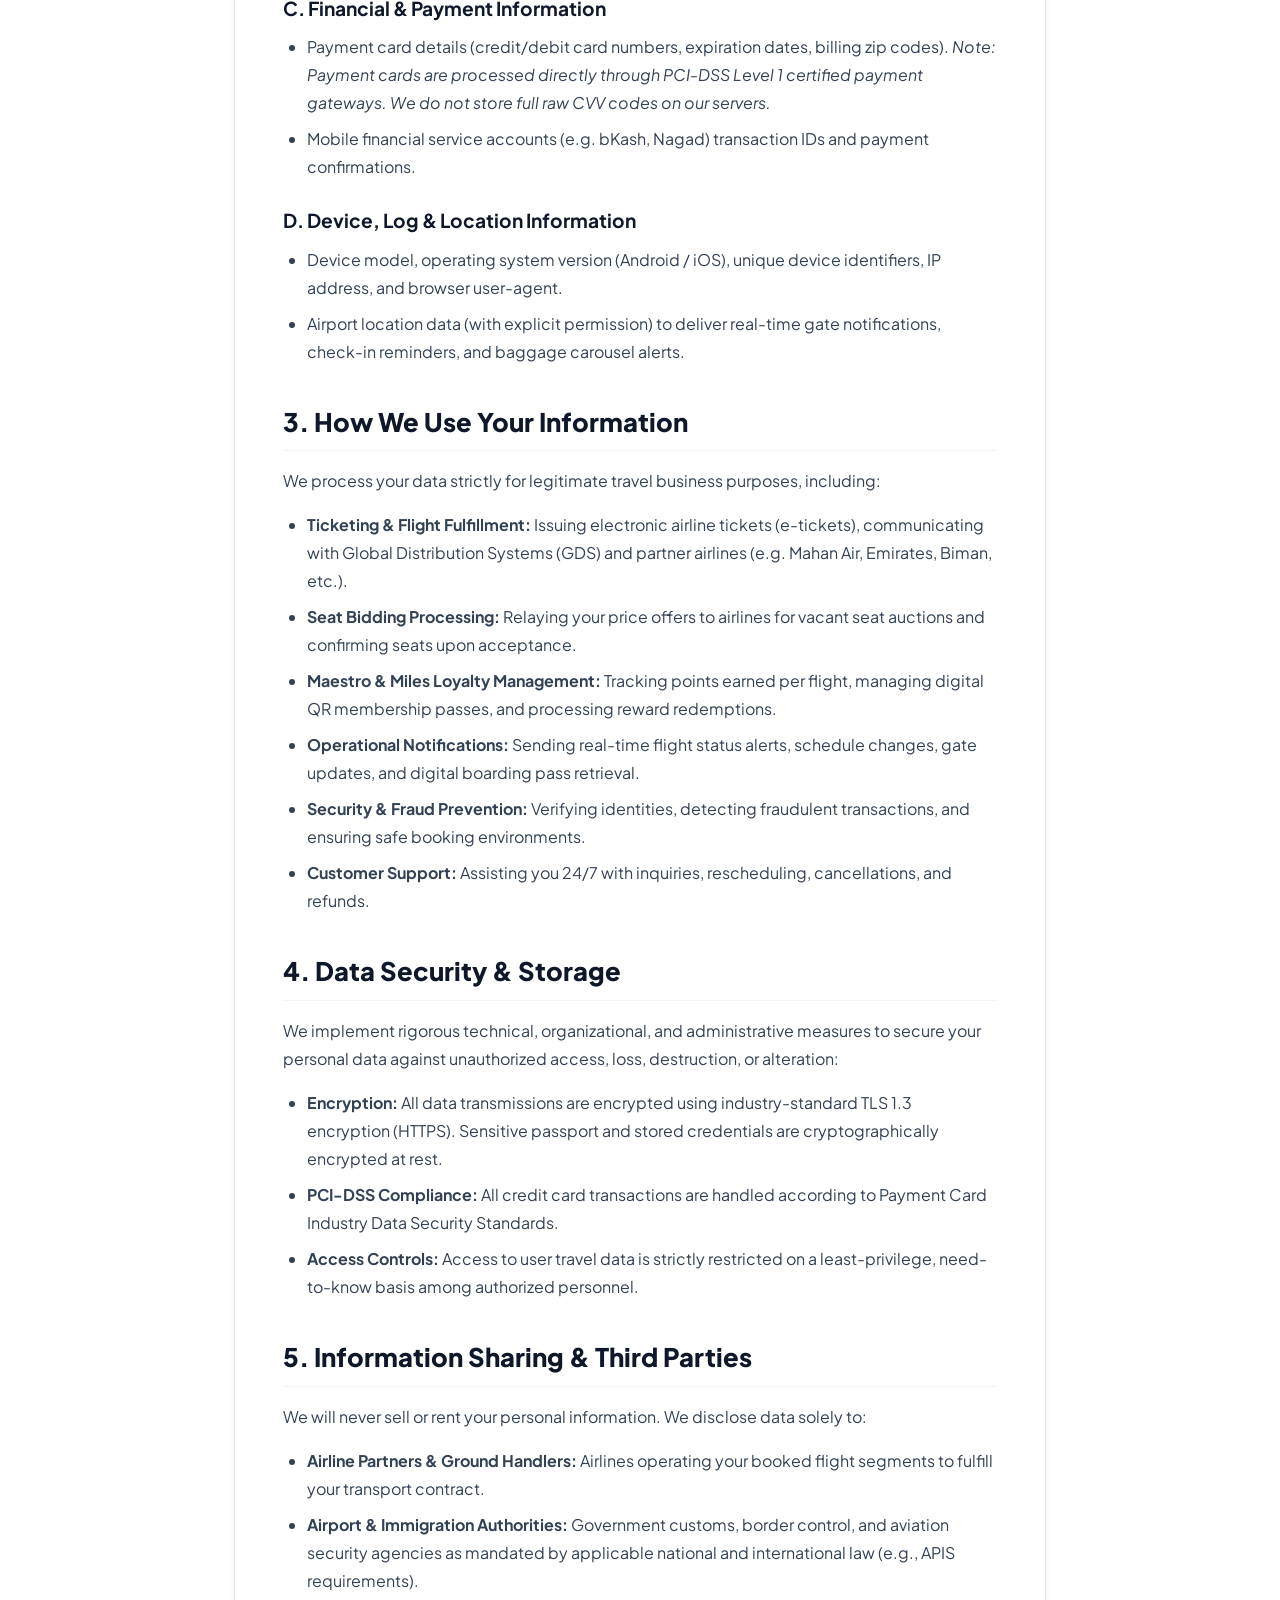
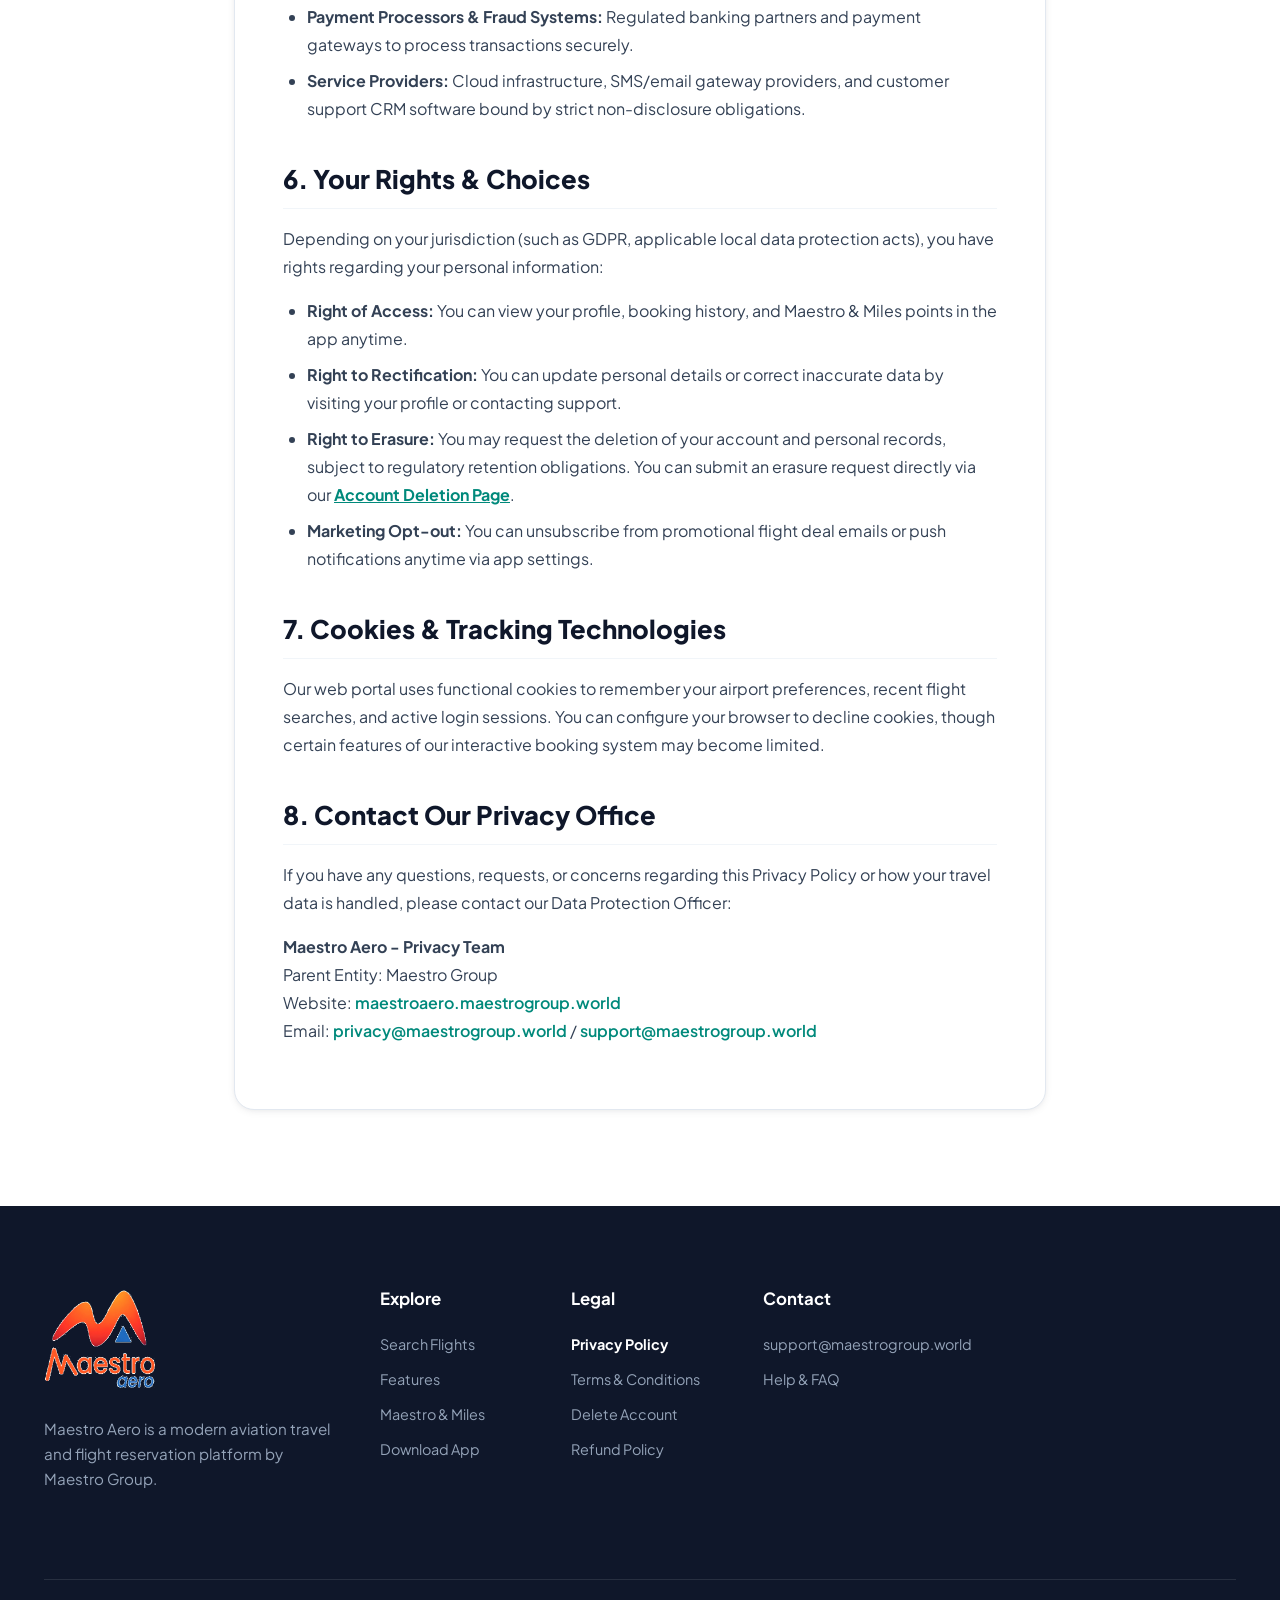
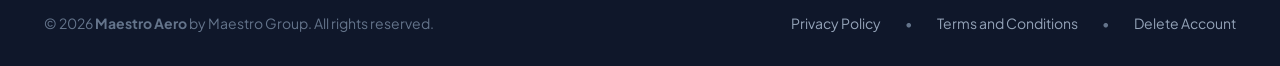
==== commit 2def8beb: "feat: add delete account page matching concept and scale logo 3x" ====
--- a/privacy.html
+++ b/privacy.html
@@ -150,7 +150,7 @@
         <ul>
           <li><strong>Right of Access:</strong> You can view your profile, booking history, and Maestro & Miles points in the app anytime.</li>
           <li><strong>Right to Rectification:</strong> You can update personal details or correct inaccurate data by visiting your profile or contacting support.</li>
-          <li><strong>Right to Erasure:</strong> You may request the deletion of your account and personal records, subject to regulatory retention obligations (e.g., tax, audit, and aviation security records).</li>
+          <li><strong>Right to Erasure:</strong> You may request the deletion of your account and personal records, subject to regulatory retention obligations. You can submit an erasure request directly via our <a href="delete-account.html" style="color: var(--color-primary); font-weight: 700; text-decoration: underline;">Account Deletion Page</a>.</li>
           <li><strong>Marketing Opt-out:</strong> You can unsubscribe from promotional flight deal emails or push notifications anytime via app settings.</li>
         </ul>
 
@@ -197,6 +197,7 @@
           <div class="footer-links">
             <a href="privacy.html" style="color: #ffffff; font-weight: 700;">Privacy Policy</a>
             <a href="terms.html">Terms & Conditions</a>
+            <a href="delete-account.html">Delete Account</a>
             <a href="terms.html#refunds">Refund Policy</a>
           </div>
         </div>
@@ -218,6 +219,8 @@
           <a href="privacy.html">Privacy Policy</a>
           <span>•</span>
           <a href="terms.html">Terms and Conditions</a>
+          <span>•</span>
+          <a href="delete-account.html">Delete Account</a>
         </div>
       </div>
     </div>
--- a/assets/css/style.css
+++ b/assets/css/style.css
@@ -276,7 +276,7 @@
   left: 0;
   right: 0;
   z-index: 1000;
-  background: rgba(255, 255, 255, 0.9);
+  background: rgba(255, 255, 255, 0.92);
   backdrop-filter: blur(14px);
   -webkit-backdrop-filter: blur(14px);
   border-bottom: 1px solid rgba(226, 232, 240, 0.8);
@@ -292,7 +292,14 @@
   display: flex;
   align-items: center;
   justify-content: space-between;
-  height: 76px;
+  min-height: 106px;
+  padding-top: 0.5rem;
+  padding-bottom: 0.5rem;
+  transition: min-height var(--transition-fast);
+}
+
+.navbar.scrolled .nav-container {
+  min-height: 88px;
 }
 
 .brand-logo {
@@ -301,15 +308,20 @@
   gap: 0.75rem;
 }
 
+/* 3x Larger Brand Logo */
 .brand-logo img {
-  height: 44px;
+  height: 92px;
   width: auto;
   object-fit: contain;
-  transition: transform var(--transition-fast);
+  transition: all var(--transition-fast);
+}
+
+.navbar.scrolled .brand-logo img {
+  height: 76px;
 }
 
 .brand-logo:hover img {
-  transform: scale(1.05);
+  transform: scale(1.04);
 }
 
 .nav-menu {
@@ -368,7 +380,7 @@
 /* Mobile Nav Drawer */
 .mobile-nav {
   position: fixed;
-  top: 76px;
+  top: 106px;
   left: 0;
   right: 0;
   background: #ffffff;
@@ -408,7 +420,7 @@
    -------------------------------------------------------------------------- */
 .hero {
   position: relative;
-  padding-top: 130px;
+  padding-top: 155px;
   padding-bottom: 80px;
   background: linear-gradient(180deg, #f0fdfa 0%, #ffffff 70%, #f8fafc 100%);
   overflow: hidden;
@@ -1486,7 +1498,7 @@
    12. Legal Pages Specific (Privacy & Terms)
    -------------------------------------------------------------------------- */
 .legal-header {
-  padding-top: 140px;
+  padding-top: 165px;
   padding-bottom: 50px;
   background: linear-gradient(180deg, #f0fdfa 0%, #ffffff 100%);
   border-bottom: 1px solid var(--color-border);
@@ -1601,7 +1613,7 @@
 }
 
 .footer-brand .brand-logo img {
-  height: 48px;
+  height: 110px;
   filter: brightness(1.1);
 }
 
@@ -1799,6 +1811,18 @@
 }
 
 @media (max-width: 768px) {
+  .brand-logo img {
+    height: 68px;
+  }
+  .nav-container {
+    min-height: 84px;
+  }
+  .mobile-nav {
+    top: 84px;
+  }
+  .hero {
+    padding-top: 125px;
+  }
   .nav-menu, .nav-actions .btn {
     display: none;
   }
@@ -1856,3 +1880,159 @@
     padding: 1.5rem;
   }
 }
+
+/* --------------------------------------------------------------------------
+   16. Account Deletion Page Styles (Faithful to concept image)
+   -------------------------------------------------------------------------- */
+.deletion-page-wrap {
+  padding-top: 165px;
+  padding-bottom: 90px;
+  background: linear-gradient(180deg, #f0fdfa 0%, #f8fafc 100%);
+  min-height: 90vh;
+}
+
+.deletion-header {
+  text-align: center;
+  max-width: 700px;
+  margin: 0 auto 2.5rem;
+}
+
+.deletion-header h1 {
+  font-size: clamp(2rem, 3.5vw, 2.75rem);
+  font-weight: 800;
+  color: var(--color-dark);
+  margin-bottom: 0.5rem;
+}
+
+.accent-divider {
+  width: 50px;
+  height: 3px;
+  background: #00a2c7;
+  border-radius: 2px;
+  margin: 0.75rem auto 1.25rem;
+}
+
+.deletion-header p {
+  font-size: 1.025rem;
+  color: var(--color-text-muted);
+  line-height: 1.6;
+}
+
+.deletion-card {
+  background: #ffffff;
+  border-radius: var(--radius-xl);
+  padding: 3rem;
+  border: 1px solid var(--color-border);
+  box-shadow: var(--shadow-lg);
+  max-width: 740px;
+  margin: 0 auto;
+}
+
+.deletion-card-title {
+  font-size: 1.65rem;
+  font-weight: 800;
+  color: var(--color-dark);
+  margin-bottom: 0.4rem;
+}
+
+.deletion-card-desc {
+  font-size: 0.95rem;
+  color: var(--color-text-muted);
+  margin-bottom: 2rem;
+}
+
+.deletion-form {
+  display: flex;
+  flex-direction: column;
+  gap: 1.25rem;
+}
+
+.form-row-2 {
+  display: grid;
+  grid-template-columns: 1fr 1fr;
+  gap: 1.25rem;
+}
+
+.form-control-group {
+  display: flex;
+  flex-direction: column;
+}
+
+.form-control-group label {
+  font-size: 0.8rem;
+  font-weight: 700;
+  color: var(--color-dark);
+  margin-bottom: 0.4rem;
+  text-transform: uppercase;
+  letter-spacing: 0.03em;
+}
+
+.form-control-group input,
+.form-control-group textarea {
+  width: 100%;
+  padding: 0.85rem 1rem;
+  border-radius: var(--radius-md);
+  border: 1.5px solid var(--color-border);
+  background: #ffffff;
+  font-size: 0.95rem;
+  color: var(--color-dark);
+  transition: all var(--transition-fast);
+}
+
+.form-control-group input:focus,
+.form-control-group textarea:focus {
+  border-color: #00a2c7;
+  box-shadow: 0 0 0 3px rgba(0, 162, 199, 0.15);
+  background: #ffffff;
+}
+
+.form-control-group textarea {
+  resize: vertical;
+  min-height: 130px;
+}
+
+.deletion-warning {
+  background: #fff1f2;
+  border-left: 4px solid #f43f5e;
+  padding: 1rem 1.25rem;
+  border-radius: 0 var(--radius-sm) var(--radius-sm) 0;
+  font-size: 0.875rem;
+  color: #9f1239;
+  line-height: 1.55;
+  margin-top: 0.5rem;
+}
+
+.btn-deletion-submit {
+  background: #00a2c7;
+  color: #ffffff;
+  padding: 0.95rem 2rem;
+  border-radius: var(--radius-full);
+  font-weight: 700;
+  font-size: 0.95rem;
+  letter-spacing: 0.05em;
+  text-transform: uppercase;
+  border: none;
+  cursor: pointer;
+  transition: all var(--transition-base);
+  margin-top: 0.5rem;
+  text-align: center;
+  box-shadow: 0 8px 20px -3px rgba(0, 162, 199, 0.35);
+}
+
+.btn-deletion-submit:hover {
+  background: #008ba3;
+  transform: translateY(-2px);
+  box-shadow: 0 12px 25px -4px rgba(0, 162, 199, 0.45);
+}
+
+@media (max-width: 640px) {
+  .form-row-2 {
+    grid-template-columns: 1fr;
+  }
+  .deletion-card {
+    padding: 1.75rem;
+  }
+  .deletion-page-wrap {
+    padding-top: 130px;
+  }
+}
